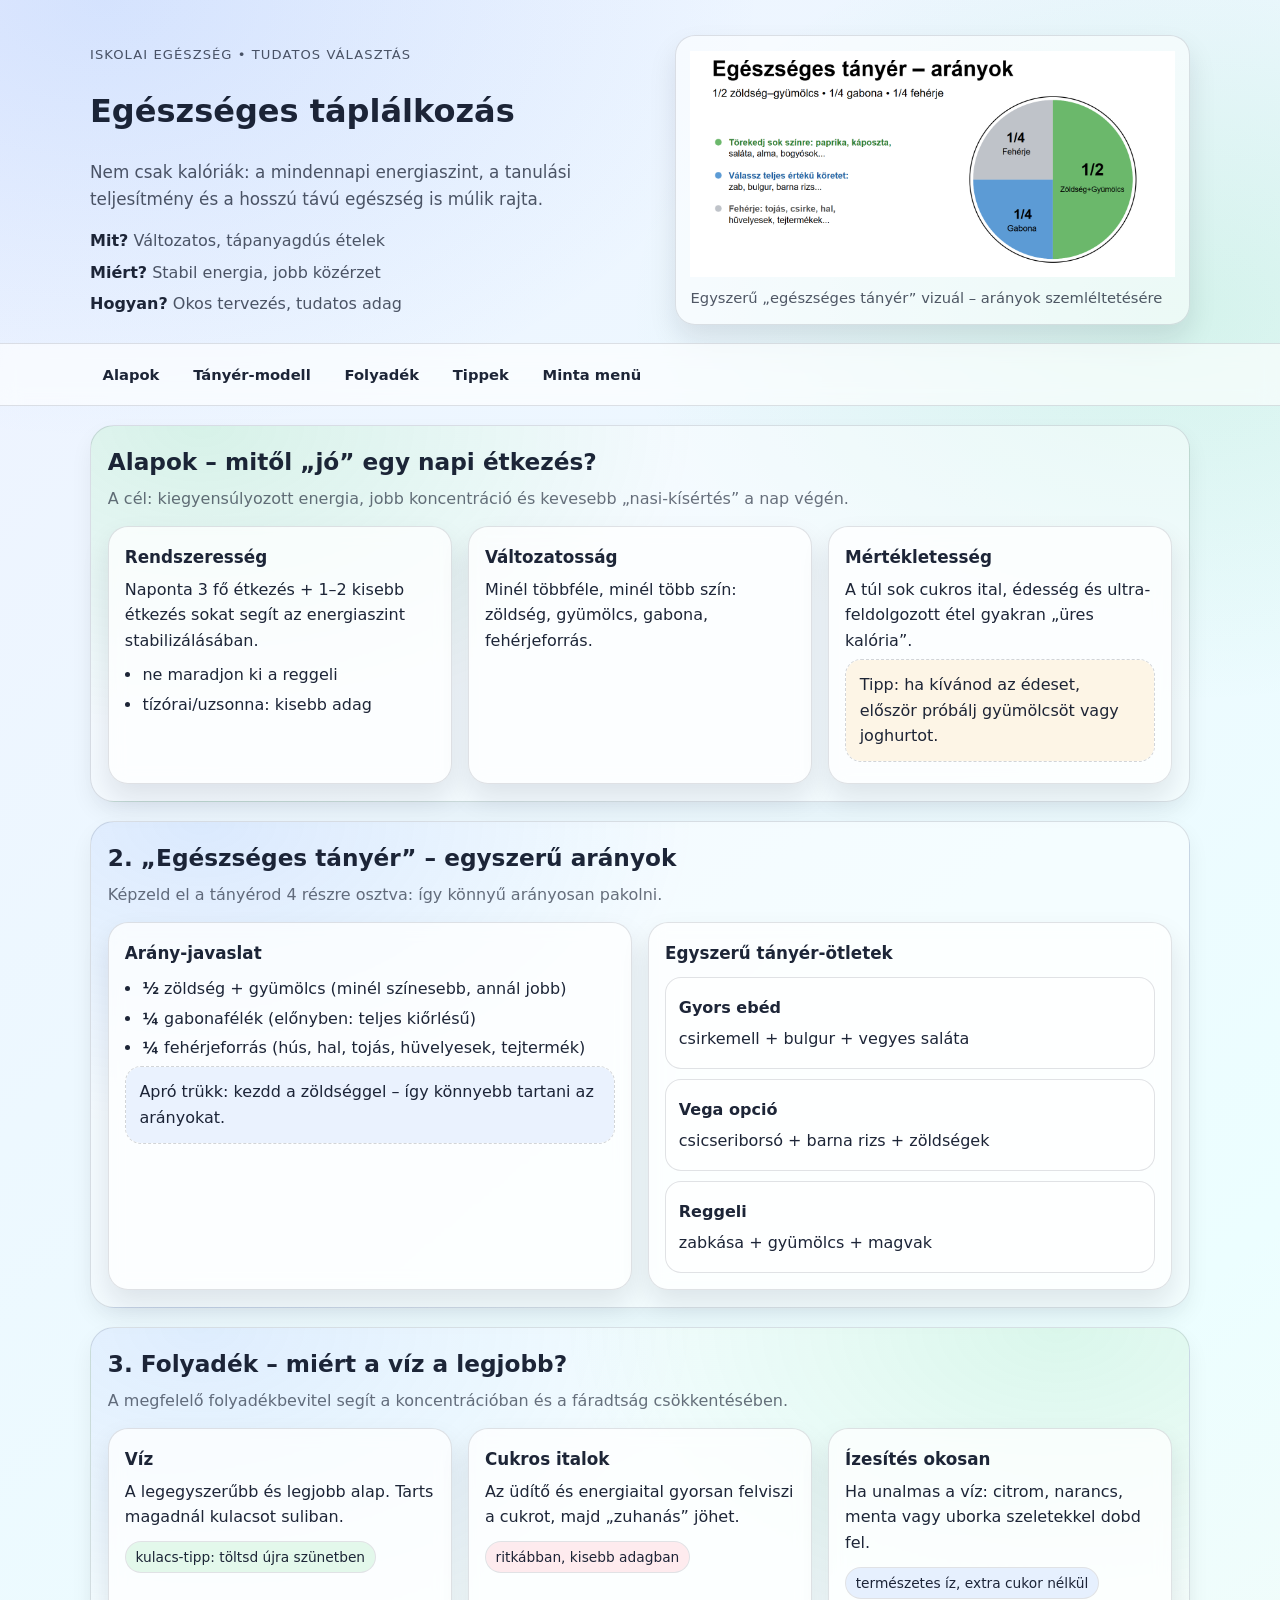
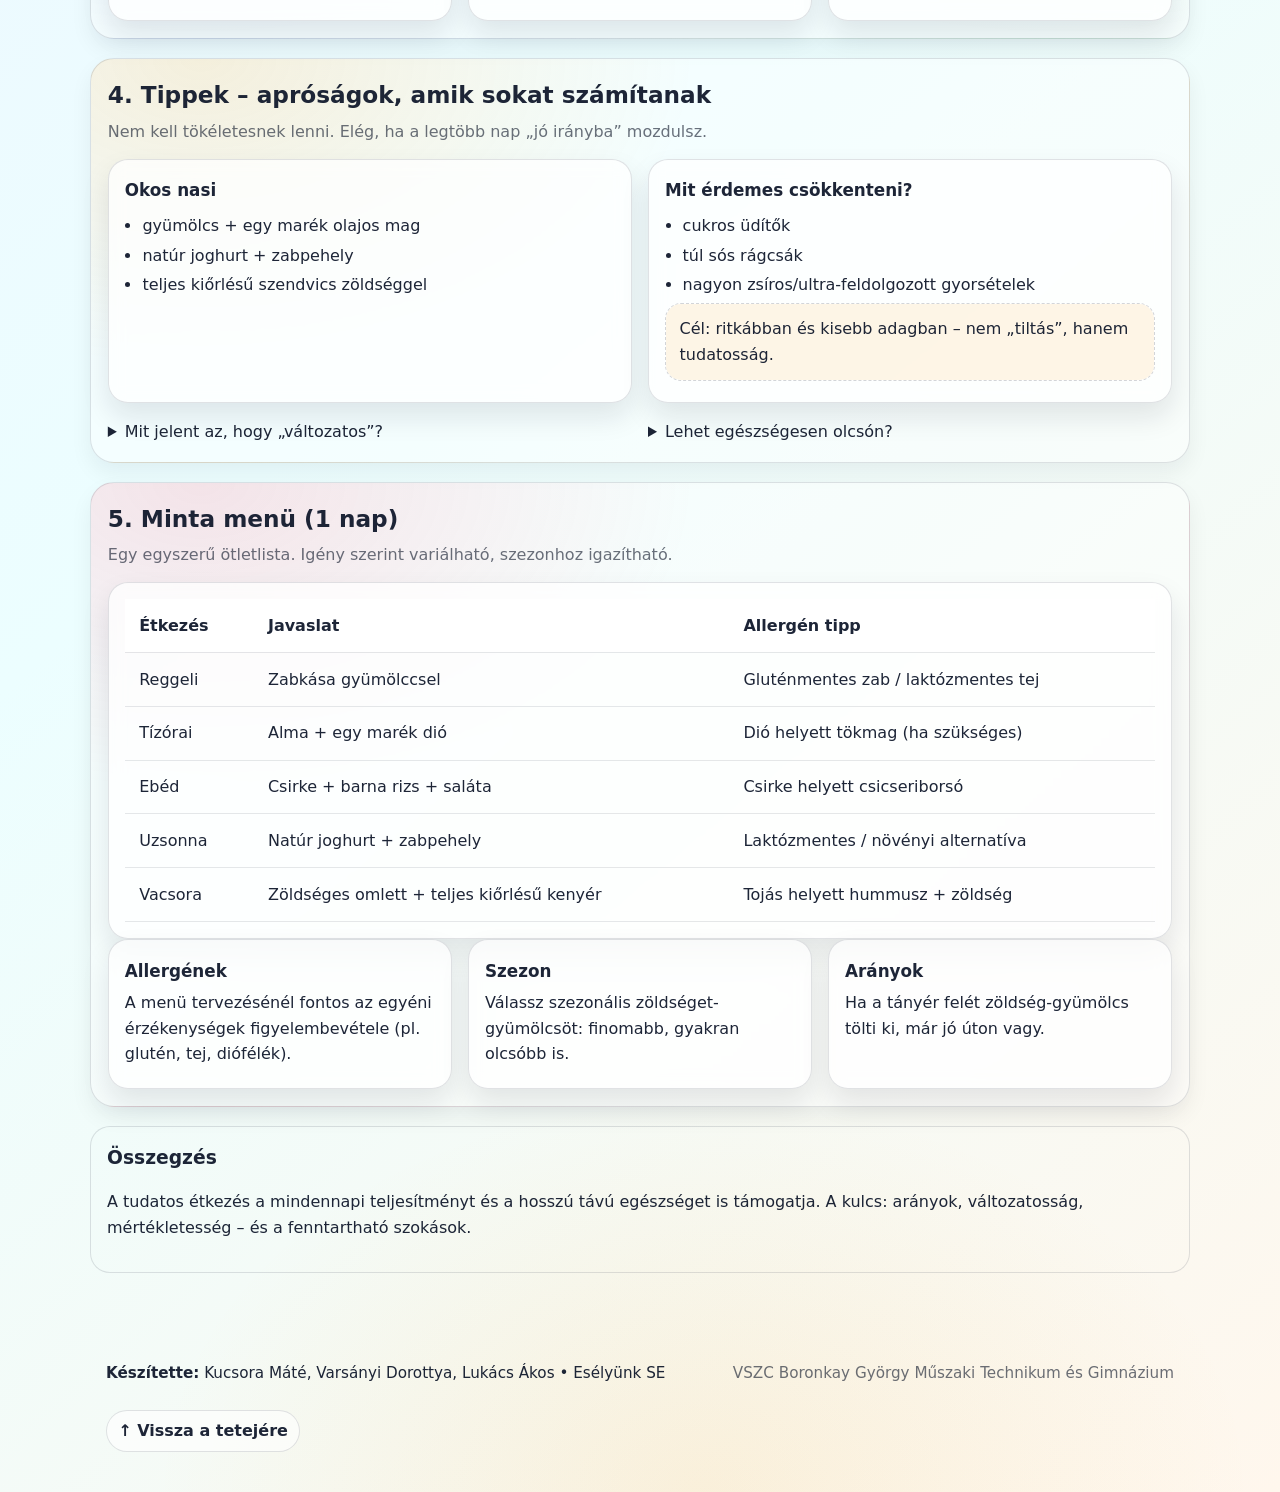
==== index.html @ a859e67c "Add files via upload" ====
<!doctype html>
<html lang="hu">
<head>
  <meta charset="utf-8" />
  <meta name="viewport" content="width=device-width,initial-scale=1" />
  <title>Egészséges táplálkozás – Iskolai útmutató</title>
  <meta name="description" content="Rövid, közérthető útmutató az egészséges táplálkozáshoz: tányér-modell, tippek, minta menü és allergének." />
  <link rel="stylesheet" href="style.css" />
</head>

<body>
  <a class="skip-link" href="#tartalom">Ugrás a tartalomra</a>

  <header id="header" class="site-header">
    <div class="container header-grid">
      <div>
        <p class="eyebrow">Iskolai egészség • tudatos választás</p>
        <h1>Egészséges táplálkozás</h1>
        <p class="lead">
          Nem csak kalóriák: a mindennapi energiaszint, a tanulási teljesítmény és a hosszú távú egészség is múlik rajta.
        </p>
        <ul class="quick-facts" aria-label="Gyors áttekintés">
          <li><strong>Mit?</strong> Változatos, tápanyagdús ételek</li>
          <li><strong>Miért?</strong> Stabil energia, jobb közérzet</li>
          <li><strong>Hogyan?</strong> Okos tervezés, tudatos adag</li>
        </ul>
      </div>
    <!--<div class="wrap header-grid">
      <div class="brand">
        <div class="logo" aria-hidden="true">🍽️</div>
        <div>
          <p class="brand-top">Iskolai egészség • Tudatos választás</p>
          <h1 class="brand-title">Egészséges táplálkozás</h1>
          <p class="brand-sub">Nem csak kalóriák: a mindennapi energiaszint, a tanulási teljesítmény és a hosszú távú egészség is múlik rajta.</p>
        </div>
        <ul class="quick-facts" aria-label="Gyors áttekintés">
          <li><strong>Mit?</strong> Változatos, tápanyagdús ételek</li>
          <li><strong>Miért?</strong> Stabil energia, jobb közérzet</li>
          <li><strong>Hogyan?</strong> Okos tervezés, tudatos adag</li>
        </ul>
      </div>-->

      <figure class="hero-figure">
        <img src="tanyer feher.png" alt="Színes, egyszerű illusztráció: tányér, zöldségek, pohár víz és ikonok" />
        <figcaption>Egyszerű „egészséges tányér” vizuál – arányok szemléltetésére</figcaption>
      </figure>
    </div>

    <nav class="site-nav" aria-label="Oldal navigáció">
      <div class="wrap nav-row">
        <a href="#alapok">Alapok</a>
        <a href="#tanyer-modell">Tányér-modell</a>
        <a href="#folyadek">Folyadék</a>
        <a href="#tippek">Tippek</a>
        <a href="#minta-menu">Minta menü</a>
        <!--<a href="#header">Header</a>-->
        <!--<a href="#forrasok">Források</a>-->
      </div>
    </nav>
  </header>

  <main id="tartalom" class="wrap">
    <section id="alapok" class="section section--mint">
      <header class="section-head">
        <h2 class="h2-icon">
          Alapok – mitől „jó” egy napi étkezés?
        </h2>
        <p class="muted">
          A cél: kiegyensúlyozott energia, jobb koncentráció és kevesebb „nasi-kísértés” a nap végén.
        </p>
      </header>

      <div class="grid-3">
        <article class="card">
          <h3>Rendszeresség</h3>
          <p>Naponta 3 fő étkezés + 1–2 kisebb étkezés sokat segít az energiaszint stabilizálásában.</p>
          <ul class="list">
            <li>ne maradjon ki a reggeli</li>
            <li>tízórai/uzsonna: kisebb adag</li>
          </ul>
        </article>

        <article class="card">
          <h3>Változatosság</h3>
          <p>Minél többféle, minél több szín: zöldség, gyümölcs, gabona, fehérjeforrás.</p>
        </article>

        <article class="card">
          <h3>Mértékletesség</h3>
          <p>A túl sok cukros ital, édesség és ultra-feldolgozott étel gyakran „üres kalória”.</p>
          <p class="callout callout--sun">
            Tipp: ha kívánod az édeset, először próbálj gyümölcsöt vagy joghurtot.
          </p>
        </article>
      </div>
    </section>
    <section id="tanyer-modell" class="section section--sky">
      <header class="section-head">
        <h2 class="h2-icon">
          2. „Egészséges tányér” – egyszerű arányok
        </h2>
        <p class="muted">
          Képzeld el a tányérod 4 részre osztva: így könnyű arányosan pakolni.
        </p>
      </header>

      <div class="grid-2">
        <article class="card">
          <h3>Arány-javaslat</h3>
          <ul class="list">
            <li><strong>½</strong> zöldség + gyümölcs (minél színesebb, annál jobb)</li>
            <li><strong>¼</strong> gabonafélék (előnyben: teljes kiőrlésű)</li>
            <li><strong>¼</strong> fehérjeforrás (hús, hal, tojás, hüvelyesek, tejtermék)</li>
          </ul>
          <p class="callout callout--sky">
            Apró trükk: kezdd a zöldséggel – így könnyebb tartani az arányokat.
          </p>
        </article>

        <article class="card">
          <h3>Egyszerű tányér-ötletek</h3>
          <div class="mini-cards">
            <div class="mini">
              <p class="mini-title">Gyors ebéd</p>
              <p>csirkemell + bulgur + vegyes saláta</p>
            </div>
            <div class="mini">
              <p class="mini-title">Vega opció</p>
              <p>csicseriborsó + barna rizs + zöldségek</p>
            </div>
            <div class="mini">
              <p class="mini-title">Reggeli</p>
              <p>zabkása + gyümölcs + magvak</p>
            </div>
          </div>
        </article>
      </div>
    </section>
    <section id="folyadek" class="section section--mint2">
      <header class="section-head">
        <h2 class="h2-icon">
          3. Folyadék – miért a víz a legjobb?
        </h2>
        <p class="muted">
          A megfelelő folyadékbevitel segít a koncentrációban és a fáradtság csökkentésében.
        </p>
      </header>

      <div class="grid-3">
        <article class="card">
          <h3>Víz</h3>
          <p>A legegyszerűbb és legjobb alap. Tarts magadnál kulacsot suliban.</p>
          <p class="pill pill--mint">kulacs-tipp: töltsd újra szünetben</p>
        </article>

        <article class="card">
          <h3>Cukros italok</h3>
          <p>Az üdítő és energiaital gyorsan felviszi a cukrot, majd „zuhanás” jöhet.</p>
          <p class="pill pill--rose">ritkábban, kisebb adagban</p>
        </article>

        <article class="card">
          <h3>Ízesítés okosan</h3>
          <p>Ha unalmas a víz: citrom, narancs, menta vagy uborka szeletekkel dobd fel.</p>
          <p class="pill pill--sky">természetes íz, extra cukor nélkül</p>
        </article>
      </div>
    </section>
    <section id="tippek" class="section section--sun">
      <header class="section-head">
        <h2 class="h2-icon">
          4. Tippek – apróságok, amik sokat számítanak
        </h2>
        <p class="muted">
          Nem kell tökéletesnek lenni. Elég, ha a legtöbb nap „jó irányba” mozdulsz.
        </p>
      </header>
      <div class="grid-2">
        <article class="card">
          <h3>Okos nasi</h3>
          <ul class="list">
            <li>gyümölcs + egy marék olajos mag</li>
            <li>natúr joghurt + zabpehely</li>
            <li>teljes kiőrlésű szendvics zöldséggel</li>
          </ul>
        </article>

        <article class="card">
          <h3>Mit érdemes csökkenteni?</h3>
          <ul class="list">
            <li>cukros üdítők</li>
            <li>túl sós rágcsák</li>
            <li>nagyon zsíros/ultra-feldolgozott gyorsételek</li>
          </ul>
          <p class="callout callout--sun">
            Cél: ritkábban és kisebb adagban – nem „tiltás”, hanem tudatosság.
          </p>
        </article>
        <details class="faq">
          <summary>Mit jelent az, hogy „változatos”?</summary>
          <p>
            Nem azt, hogy minden nap teljesen új recept kell. Inkább azt, hogy a hét során váltogatod a
            fő alapanyagokat: más gabona, más zöldség, más fehérje, többféle fűszer.
          </p>
        </details>

        <details class="faq">
          <summary>Lehet egészségesen olcsón?</summary>
          <p>
            Igen: szezonális zöldségek/gyümölcsök, hüvelyesek (bab, lencse), zab, tojás,
            fagyasztott zöldségkeverékek gyakran jó ár-érték arányúak.
          </p>
        </details>
      </div>
    </section>
    <section id="minta-menu" class="section section--rose">
      <header class="section-head">
        <h2 class="h2-icon">
          5. Minta menü (1 nap)
        </h2>
        <p class="muted">Egy egyszerű ötletlista. Igény szerint variálható, szezonhoz igazítható.</p>
      </header>

      <div class="card table-card" role="region" aria-label="Minta menü táblázat" tabindex="0">
        <table class="menu-table">
          <thead>
            <tr>
              <th>Étkezés</th>
              <th>Javaslat</th>
              <th>Allergén tipp</th>
            </tr>
          </thead>
          <tbody>
            <tr>
              <td>Reggeli</td>
              <td>Zabkása gyümölccsel</td>
              <td>Gluténmentes zab / laktózmentes tej</td>
            </tr>
            <tr>
              <td>Tízórai</td>
              <td>Alma + egy marék dió</td>
              <td>Dió helyett tökmag (ha szükséges)</td>
            </tr>
            <tr>
              <td>Ebéd</td>
              <td>Csirke + barna rizs + saláta</td>
              <td>Csirke helyett csicseriborsó</td>
            </tr>
            <tr>
              <td>Uzsonna</td>
              <td>Natúr joghurt + zabpehely</td>
              <td>Laktózmentes / növényi alternatíva</td>
            </tr>
            <tr>
              <td>Vacsora</td>
              <td>Zöldséges omlett + teljes kiőrlésű kenyér</td>
              <td>Tojás helyett hummusz + zöldség</td>
            </tr>
          </tbody>
        </table>
      </div>

      <div class="grid-3">
        <article class="card">
          <h3>Allergének</h3>
          <p>A menü tervezésénél fontos az egyéni érzékenységek figyelembevétele (pl. glutén, tej, diófélék).</p>
        </article>
        <article class="card">
          <h3>Szezon</h3>
          <p>Válassz szezonális zöldséget-gyümölcsöt: finomabb, gyakran olcsóbb is.</p>
        </article>
        <article class="card">
          <h3>Arányok</h3>
          <p>Ha a tányér felét zöldség-gyümölcs tölti ki, már jó úton vagy.</p>
        </article>
      </div>
    </section>
    <div class="footer-card">
      <h3>Összegzés</h3>
      <p>
        A tudatos étkezés a mindennapi teljesítményt és a hosszú távú egészséget is támogatja.
        A kulcs: arányok, változatosság, mértékletesség – és a fenntartható szokások.
      </p>
    </div>
    <!--<section id="forrasok" class="section section--neutral">
      <header class="section-head">
        <h2 class="h2-icon">
          <span class="badge badge--neutral" aria-hidden="true">06</span>
          Források (példa)
        </h2>
        <p class="muted">
          Versenyen érdemes 3–6 hiteles forrást felsorolni. Ide írd be, amiket valóban használtál.
        </p>
      </header>

      <div class="grid-2">
        <article class="card">
          <h3>Javasolt (hiteles) típusok</h3>
          <ul class="list">
            <li>nemzeti táplálkozási ajánlások</li>
            <li>dietetikus szervezetek útmutatói</li>
            <li>nemzetközi egészségügyi szervezetek (pl. WHO)</li>
          </ul>
        </article>

        <article class="card">
          <h3>Hogyan írd?</h3>
          <ol class="list">
            <li>Oldal neve</li>
            <li>Cikk/anyag címe</li>
            <li>Elérés dátuma</li>
          </ol>
          <p class="callout callout--neutral">
            Ha nem akarsz linket, akkor is legyen “Források” lista — sokat dob a hitelességen.
          </p>
        </article>
      </div>-->
    <footer class="site-footer" id="footer">
    <div class="footer-grid">
      <p class="small">
        <strong>Készítette:</strong> Kucsora Máté, Varsányi Dorottya, Lukács Ákos • Esélyünk SE
      </p>

      <p class="small muted">
        VSZC Boronkay György Műszaki Technikum és Gimnázium
      </p>

      <a class="to-top" href="#tartalom">↑ Vissza a tetejére</a>
    </div>

  </div>
</footer>
    </section>
  </main>
</body>
</html>
---- style.css ----
:root{
  --bg: #eef2ff;          
  --bg2:#ecfeff;          
  --bg3:#fff7ed;          
  --ink:#0f172a;
  --text: rgba(15,23,42,.94);
  --muted: rgba(15,23,42,.72);

  --card: rgba(255,255,255,.74);
  --card2: rgba(255,255,255,.62);
  --line: rgba(15,23,42,.12);

  --mint:#22c55e;
  --sky:#3b82f6;
  --sun:#f59e0b;
  --rose:#f43f5e;

  --shadow: 0 14px 28px rgba(15,23,42,.10);
  --radius: 1.25rem;
}

*{ box-sizing:border-box; }
html{ scroll-behavior:smooth; }
body{
  margin:0;
  font-family: system-ui,-apple-system,Segoe UI,Roboto,Arial,sans-serif;
  color: var(--text);
  background:
    radial-gradient(1200px 800px at 8% 0%, rgba(59,130,246,.14), transparent 55%),
    radial-gradient(1000px 720px at 92% 10%, rgba(34,197,94,.12), transparent 55%),
    radial-gradient(1000px 720px at 55% 100%, rgba(245,158,11,.10), transparent 55%),
    linear-gradient(140deg, var(--bg), var(--bg2) 55%, var(--bg3));
  line-height:1.6;
}
.quick-facts{
  list-style:none;
  padding:0;
  margin: 0;
  display:grid;
  gap:.35rem;
  color: var(--muted);
}
.quick-facts strong{color: var(--text)}

.container{
  width:min(1100px, calc(100% - 2rem));
  margin-inline:auto;
}

.eyebrow{
  margin:0 0 .4rem;
  color: var(--muted);
  letter-spacing:.08em;
  text-transform:uppercase;
  font-size:.82rem;
}
.lead{
  margin:0 0 1rem;
  font-size:1.05rem;
  color: var(--muted);
  max-width: 60ch;
}

.wrap{
  width:min(1100px, 92vw);
  margin: 0 auto;
}

.skip-link{
  position:absolute;
  left:-999px;
  top:auto;
  width:1px;
  height:1px;
  overflow:hidden;
}
.skip-link:focus{
  left: 1rem;
  top: 1rem;
  width:auto;
  height:auto;
  padding:.6rem .9rem;
  background:#fff;
  border:1px solid var(--line);
  border-radius: 999px;
  box-shadow: var(--shadow);
  z-index:999;
}


.site-header{
  padding: 1.2rem 0 0;
}

.header-grid{
  display:grid;
  grid-template-columns: 1.05fr .95fr;
  gap: 1rem;
  align-items: center;
  padding: 1rem 0 0.25rem;
}

.brand{
  display:flex;
  gap: .9rem;
  align-items:flex-start;
}

.logo{
  width: 46px;
  height: 46px;
  border-radius: 14px;
  display:grid;
  place-items:center;
  background: rgba(255,255,255,.55);
  border:1px solid var(--line);
  box-shadow: 0 10px 18px rgba(15,23,42,.08);
}

.brand-top{
  margin:0;
  letter-spacing:.08em;
  text-transform: uppercase;
  font-size: .78rem;
  color: var(--muted);
}

.brand-title{
  margin: .15rem 0 .15rem;
  font-size: clamp(1.6rem, 3vw, 2.15rem);
  line-height: 1.15;
}

.brand-sub{
  margin:0;
  color: var(--muted);
  max-width: 52ch;
}

.hero-figure{
  margin:0;
  padding: .9rem;
  border-radius: var(--radius);
  border:1px solid var(--line);
  background: rgba(255,255,255,.55);
  box-shadow: var(--shadow);
}
.hero-figure img{ width:100%; height:auto; display:block; }
.hero-figure figcaption{
  margin-top: .55rem;
  font-size: .92rem;
  color: var(--muted);
}


.site-nav{
  position: sticky;
  top: 0;
  z-index: 50;
  margin-top: .9rem;
  border-top: 1px solid var(--line);
  border-bottom: 1px solid var(--line);
  background: rgba(255,255,255,.62);
  backdrop-filter: blur(10px);
}

.nav-row{
  display:flex;
  flex-wrap:wrap;
  gap: .55rem;
  padding: .65rem 0;
}

.site-nav a{
  text-decoration:none;
  color: var(--text);
  font-weight: 650;
  font-size: .92rem;
  padding: .45rem .72rem;
  border-radius: 999px;
  border:1px solid transparent;
}
.site-nav a:hover{
  background: rgba(59,130,246,.08);
  border-color: rgba(59,130,246,.18);
}


.section{
  margin: 1.2rem 0;
  padding: 1.05rem;
  border-radius: calc(var(--radius) + .25rem);
  border:1px solid var(--line);
  background: rgba(255,255,255,.40);
  box-shadow: 0 10px 22px rgba(15,23,42,.06);
}

.section-head{
  margin-bottom: .9rem;
}
.section-head p{ margin:.35rem 0 0; }

.muted{ color: var(--muted); }

.section--mint{
  background:
    radial-gradient(900px 560px at 10% 0%, rgba(34,197,94,.14), transparent 55%),
    rgba(255,255,255,.42);
}
.section--sky{
  background:
    radial-gradient(900px 560px at 10% 0%, rgba(59,130,246,.14), transparent 55%),
    rgba(255,255,255,.42);
}
.section--sun{
  background:
    radial-gradient(900px 560px at 10% 0%, rgba(245,158,11,.14), transparent 55%),
    rgba(255,255,255,.42);
}
.section--rose{
  background:
    radial-gradient(900px 560px at 10% 0%, rgba(244,63,94,.14), transparent 55%),
    rgba(255,255,255,.42);
}
.section--mint2{
  background:
    radial-gradient(900px 560px at 88% 0%, rgba(34,197,94,.12), transparent 55%),
    radial-gradient(900px 560px at 10% 0%, rgba(59,130,246,.12), transparent 55%),
    rgba(255,255,255,.42);
}
.section--neutral{
  background: rgba(255,255,255,.45);
}

.h2-icon{
  display:flex;
  align-items:center;
  gap:.6rem;
  margin:0;
  font-size: clamp(1.18rem, 2.2vw, 1.45rem);
}
.icon{
  width: 30px;
  height: 30px;
  flex: 0 0 30px;
}

.badge{
  width: 44px;
  height: 30px;
  border-radius: 999px;
  display:grid;
  place-items:center;
  font-weight: 800;
  font-size: .88rem;
  border:1px solid var(--line);
  background: rgba(255,255,255,.60);
}

.badge--mint{ box-shadow: inset 0 0 0 999px rgba(34,197,94,.12); }
.badge--rose{ box-shadow: inset 0 0 0 999px rgba(244,63,94,.10); }
.badge--neutral{ box-shadow: inset 0 0 0 999px rgba(15,23,42,.06); }

.grid-3{
  display:grid;
  grid-template-columns: repeat(3, 1fr);
  gap: 1rem;
}
.grid-2{
  display:grid;
  grid-template-columns: 1fr 1fr;
  gap: 1rem;
}

.card{
  background: var(--card);
  border:1px solid var(--line);
  border-radius: var(--radius);
  padding: 1rem;
  box-shadow: var(--shadow);
  backdrop-filter: blur(8px);
}

.card h3{
  margin: .1rem 0 .35rem;
  font-size: 1.05rem;
}
.card p{ margin:.35rem 0; }

.list{
  margin: .55rem 0 0;
  padding-left: 1.1rem;
}
.list li{ margin: .25rem 0; }

.chips{
  display:flex;
  flex-wrap:wrap;
  gap:.4rem;
  margin-top: .6rem;
}
.chip{
  font-size: .85rem;
  padding:.25rem .55rem;
  border-radius: 999px;
  border:1px solid var(--line);
  background: rgba(255,255,255,.65);
}
.chip--mint{ box-shadow: inset 0 0 0 999px rgba(34,197,94,.14); }
.chip--sky{ box-shadow: inset 0 0 0 999px rgba(59,130,246,.14); }
.chip--sun{ box-shadow: inset 0 0 0 999px rgba(245,158,11,.16); }
.chip--rose{ box-shadow: inset 0 0 0 999px rgba(244,63,94,.12); }

.callout{
  margin-top: .75rem;
  padding:.75rem .85rem;
  border-radius: 1rem;
  border:1px dashed rgba(15,23,42,.18);
  background: rgba(255,255,255,.55);
}
.callout--sun{ box-shadow: inset 0 0 0 999px rgba(245,158,11,.10); }
.callout--sky{ box-shadow: inset 0 0 0 999px rgba(59,130,246,.10); }
.callout--neutral{ box-shadow: inset 0 0 0 999px rgba(15,23,42,.06); }

.pill{
  display:inline-block;
  margin-top: .6rem;
  padding:.25rem .6rem;
  border-radius: 999px;
  border:1px solid var(--line);
  background: rgba(255,255,255,.66);
  font-size: .86rem;
}
.pill--mint{ box-shadow: inset 0 0 0 999px rgba(34,197,94,.12); }
.pill--sky{ box-shadow: inset 0 0 0 999px rgba(59,130,246,.12); }
.pill--rose{ box-shadow: inset 0 0 0 999px rgba(244,63,94,.10); }


.mini-cards{
  display:grid;
  gap:.6rem;
  margin-top: .6rem;
}
.mini{
  padding:.7rem .8rem;
  border-radius: 1rem;
  border:1px solid var(--line);
  background: rgba(255,255,255,.60);
}
.mini-title{
  margin:0 0 .2rem;
  font-weight: 800;
}


.table-card{
  overflow:auto;
}
.menu-table{
  width: 100%;
  border-collapse: collapse;
  min-width: 720px;
}
.menu-table th,
.menu-table td{
  text-align:left;
  padding: .85rem .9rem;
  border-bottom: 1px solid rgba(15,23,42,.10);
}
.menu-table thead th{
  position: sticky;
  top: 0;
  background: rgba(255,255,255,.85);
  backdrop-filter: blur(6px);
}
.menu-table tbody tr:hover{
  background: rgba(59,130,246,.06);
}

/*.footer-grid{
  display:flex;
  flex-wrap:wrap;
  gap:.6rem 1rem;
  justify-content:space-between;
  align-items:flex-start;
}
.footer-card{
  margin-top:1rem;
  padding:1rem 1rem;
  border-radius: 1.25rem;
  border:1px solid var(--line);
  background: rgba(255,255,255,.04);
}

.site-footer{
  border-top:1px solid var(--line);
  padding: 1.1rem 0;
}

.to-top.badge{
  width: auto;
  height: auto;
  display: inline-flex;
  align-items: center;
  justify-content: center;
  gap: .4rem;
  padding: .45rem .7rem;
  white-space: nowrap;      
}
.to-top{
  text-decoration:none;
  font-weight: 750;
  color: var(--text);
  padding:.45rem .7rem;
  border-radius: 999px;
  border:1px solid var(--line);
  background: rgba(255,255,255,.60);
}
.to-top:hover{
  background: rgba(34,197,94,.10);
}*/
.site-footer{
  margin-top: 2rem;
  padding: 1.5rem 0 2.5rem;
}

.footer-card{
  margin-top: 1rem;
  padding: 1rem 1rem;
  border-radius: 1.25rem;
  border: 1px solid var(--line);
  background: rgba(255,255,255,.04); /* sötét témán jól néz ki */
}

.footer-card h3{
  margin: 0 0 .4rem;
}

.footer-grid{
  display: flex;
  flex-wrap: wrap;
  gap: .6rem 1rem;
  justify-content: space-between;
  align-items: center; /* ez fontos, hogy egy vonalban maradjon */
  margin-top: 1rem;
   width:min(1100px, calc(100% - 2rem));
  margin-inline:auto;
}

.small{ font-size: .95rem; }
.muted{ opacity: .85; }

.to-top{
  text-decoration:none;
  font-weight: 750;
  color: var(--text);
  padding: .45rem .7rem;
  border-radius: 999px;
  border: 1px solid var(--line);
  background: rgba(255,255,255,.60);
  white-space: nowrap;   /* ne törje szét a szöveget */
}

.to-top:hover{
  background: rgba(59,130,246,.10);
}


@media (max-width: 920px){
  .header-grid{ grid-template-columns: 1fr; }
}
@media (max-width: 900px){
  .grid-3{ grid-template-columns: 1fr; }
  .grid-2{ grid-template-columns: 1fr; }
}
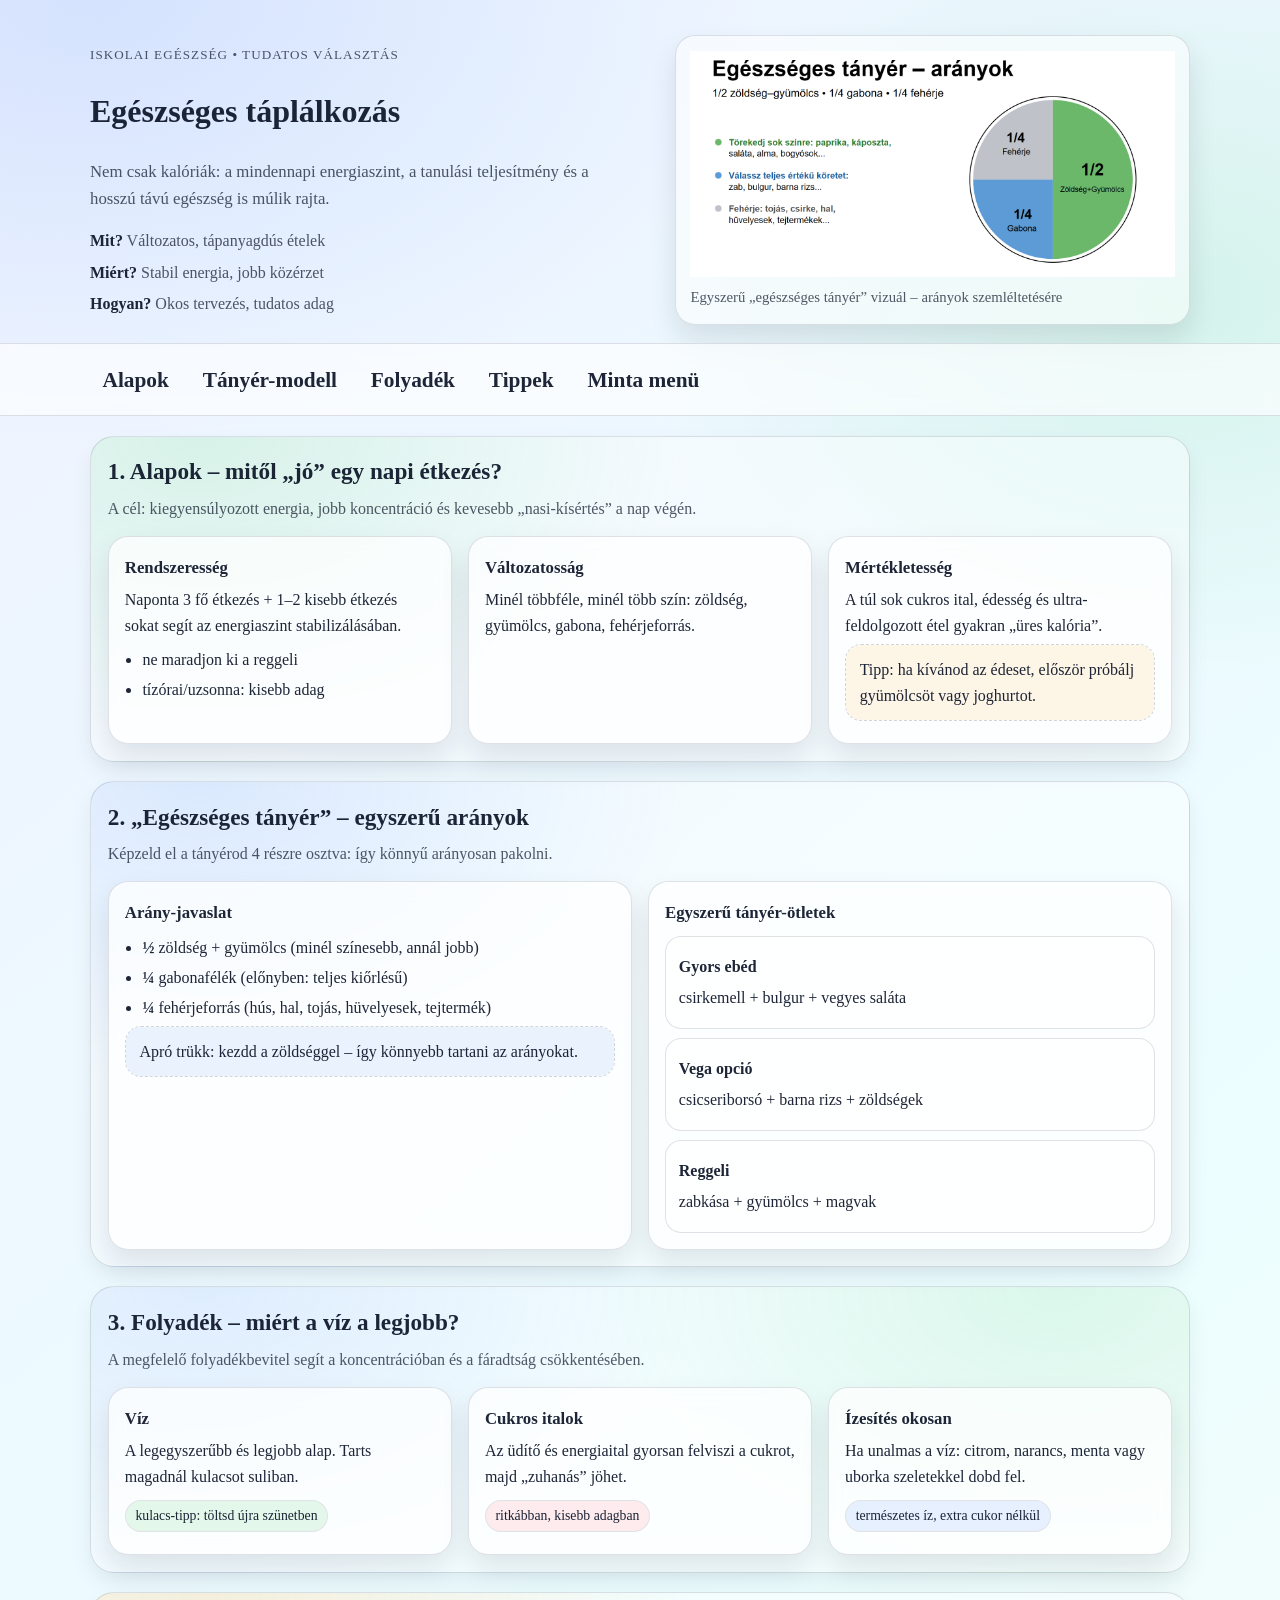
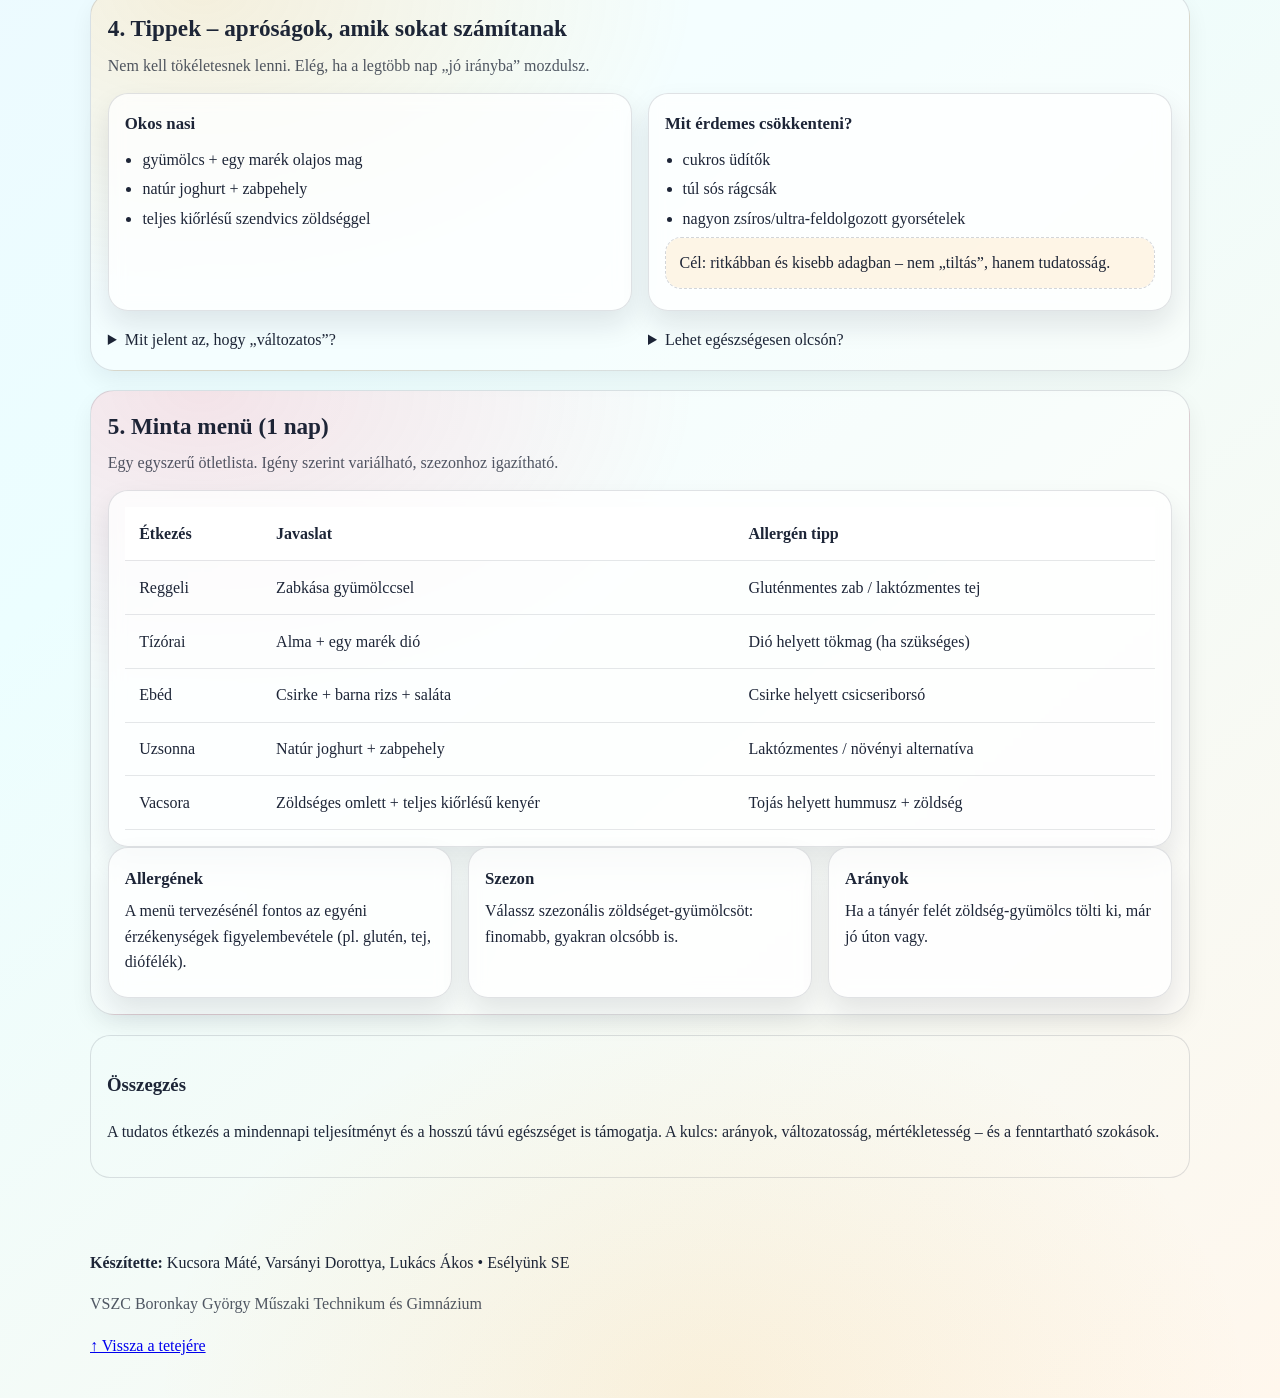
==== commit 3d7939d9: "Add files via upload" ====
--- a/index.html
+++ b/index.html
@@ -3,7 +3,7 @@
 <head>
   <meta charset="utf-8" />
   <meta name="viewport" content="width=device-width,initial-scale=1" />
-  <title>Egészséges táplálkozás – Iskolai útmutató</title>
+  <title>Egészséges táplálkozás</title>
   <meta name="description" content="Rövid, közérthető útmutató az egészséges táplálkozáshoz: tányér-modell, tippek, minta menü és allergének." />
   <link rel="stylesheet" href="style.css" />
 </head>
@@ -25,21 +25,6 @@
           <li><strong>Hogyan?</strong> Okos tervezés, tudatos adag</li>
         </ul>
       </div>
-    <!--<div class="wrap header-grid">
-      <div class="brand">
-        <div class="logo" aria-hidden="true">🍽️</div>
-        <div>
-          <p class="brand-top">Iskolai egészség • Tudatos választás</p>
-          <h1 class="brand-title">Egészséges táplálkozás</h1>
-          <p class="brand-sub">Nem csak kalóriák: a mindennapi energiaszint, a tanulási teljesítmény és a hosszú távú egészség is múlik rajta.</p>
-        </div>
-        <ul class="quick-facts" aria-label="Gyors áttekintés">
-          <li><strong>Mit?</strong> Változatos, tápanyagdús ételek</li>
-          <li><strong>Miért?</strong> Stabil energia, jobb közérzet</li>
-          <li><strong>Hogyan?</strong> Okos tervezés, tudatos adag</li>
-        </ul>
-      </div>-->
-
       <figure class="hero-figure">
         <img src="tanyer feher.png" alt="Színes, egyszerű illusztráció: tányér, zöldségek, pohár víz és ikonok" />
         <figcaption>Egyszerű „egészséges tányér” vizuál – arányok szemléltetésére</figcaption>
@@ -53,8 +38,6 @@
         <a href="#folyadek">Folyadék</a>
         <a href="#tippek">Tippek</a>
         <a href="#minta-menu">Minta menü</a>
-        <!--<a href="#header">Header</a>-->
-        <!--<a href="#forrasok">Források</a>-->
       </div>
     </nav>
   </header>
@@ -63,7 +46,7 @@
     <section id="alapok" class="section section--mint">
       <header class="section-head">
         <h2 class="h2-icon">
-          Alapok – mitől „jó” egy napi étkezés?
+          1. Alapok – mitől „jó” egy napi étkezés?
         </h2>
         <p class="muted">
           A cél: kiegyensúlyozott energia, jobb koncentráció és kevesebb „nasi-kísértés” a nap végén.
@@ -282,39 +265,6 @@
         A kulcs: arányok, változatosság, mértékletesség – és a fenntartható szokások.
       </p>
     </div>
-    <!--<section id="forrasok" class="section section--neutral">
-      <header class="section-head">
-        <h2 class="h2-icon">
-          <span class="badge badge--neutral" aria-hidden="true">06</span>
-          Források (példa)
-        </h2>
-        <p class="muted">
-          Versenyen érdemes 3–6 hiteles forrást felsorolni. Ide írd be, amiket valóban használtál.
-        </p>
-      </header>
-
-      <div class="grid-2">
-        <article class="card">
-          <h3>Javasolt (hiteles) típusok</h3>
-          <ul class="list">
-            <li>nemzeti táplálkozási ajánlások</li>
-            <li>dietetikus szervezetek útmutatói</li>
-            <li>nemzetközi egészségügyi szervezetek (pl. WHO)</li>
-          </ul>
-        </article>
-
-        <article class="card">
-          <h3>Hogyan írd?</h3>
-          <ol class="list">
-            <li>Oldal neve</li>
-            <li>Cikk/anyag címe</li>
-            <li>Elérés dátuma</li>
-          </ol>
-          <p class="callout callout--neutral">
-            Ha nem akarsz linket, akkor is legyen “Források” lista — sokat dob a hitelességen.
-          </p>
-        </article>
-      </div>-->
     <footer class="site-footer" id="footer">
     <div class="footer-grid">
       <p class="small">
@@ -325,7 +275,7 @@
         VSZC Boronkay György Műszaki Technikum és Gimnázium
       </p>
 
-      <a class="to-top" href="#tartalom">↑ Vissza a tetejére</a>
+      <a class="to-top" href="#header">↑ Vissza a tetejére</a>
     </div>
 
   </div>
--- a/style.css
+++ b/style.css
@@ -23,7 +23,7 @@
 html{ scroll-behavior:smooth; }
 body{
   margin:0;
-  font-family: system-ui,-apple-system,Segoe UI,Roboto,Arial,sans-serif;
+  font-family: system-ui,-apple-system,Segoe UI,,Arial,sans-serif;
   color: var(--text);
   background:
     radial-gradient(1200px 800px at 8% 0%, rgba(59,130,246,.14), transparent 55%),
@@ -179,6 +179,7 @@
   padding: .45rem .72rem;
   border-radius: 999px;
   border:1px solid transparent;
+  font-size: 16pt;
 }
 .site-nav a:hover{
   background: rgba(59,130,246,.08);
@@ -377,48 +378,7 @@
   background: rgba(59,130,246,.06);
 }
 
-/*.footer-grid{
-  display:flex;
-  flex-wrap:wrap;
-  gap:.6rem 1rem;
-  justify-content:space-between;
-  align-items:flex-start;
-}
-.footer-card{
-  margin-top:1rem;
-  padding:1rem 1rem;
-  border-radius: 1.25rem;
-  border:1px solid var(--line);
-  background: rgba(255,255,255,.04);
-}
-
-.site-footer{
-  border-top:1px solid var(--line);
-  padding: 1.1rem 0;
-}
-
-.to-top.badge{
-  width: auto;
-  height: auto;
-  display: inline-flex;
-  align-items: center;
-  justify-content: center;
-  gap: .4rem;
-  padding: .45rem .7rem;
-  white-space: nowrap;      
-}
-.to-top{
-  text-decoration:none;
-  font-weight: 750;
-  color: var(--text);
-  padding:.45rem .7rem;
-  border-radius: 999px;
-  border:1px solid var(--line);
-  background: rgba(255,255,255,.60);
-}
-.to-top:hover{
-  background: rgba(34,197,94,.10);
-}*/
+
 .site-footer{
   margin-top: 2rem;
   padding: 1.5rem 0 2.5rem;
@@ -429,8 +389,7 @@
   padding: 1rem 1rem;
   border-radius: 1.25rem;
   border: 1px solid var(--line);
-  background: rgba(255,255,255,.04); /* sötét témán jól néz ki */
-}
+  background: rgba(255,255,255,.04); 
 
 .footer-card h3{
   margin: 0 0 .4rem;
@@ -441,8 +400,7 @@
   flex-wrap: wrap;
   gap: .6rem 1rem;
   justify-content: space-between;
-  align-items: center; /* ez fontos, hogy egy vonalban maradjon */
-  margin-top: 1rem;
+  align-items: center;
    width:min(1100px, calc(100% - 2rem));
   margin-inline:auto;
 }
@@ -458,7 +416,7 @@
   border-radius: 999px;
   border: 1px solid var(--line);
   background: rgba(255,255,255,.60);
-  white-space: nowrap;   /* ne törje szét a szöveget */
+  white-space: nowrap; 
 }
 
 .to-top:hover{
